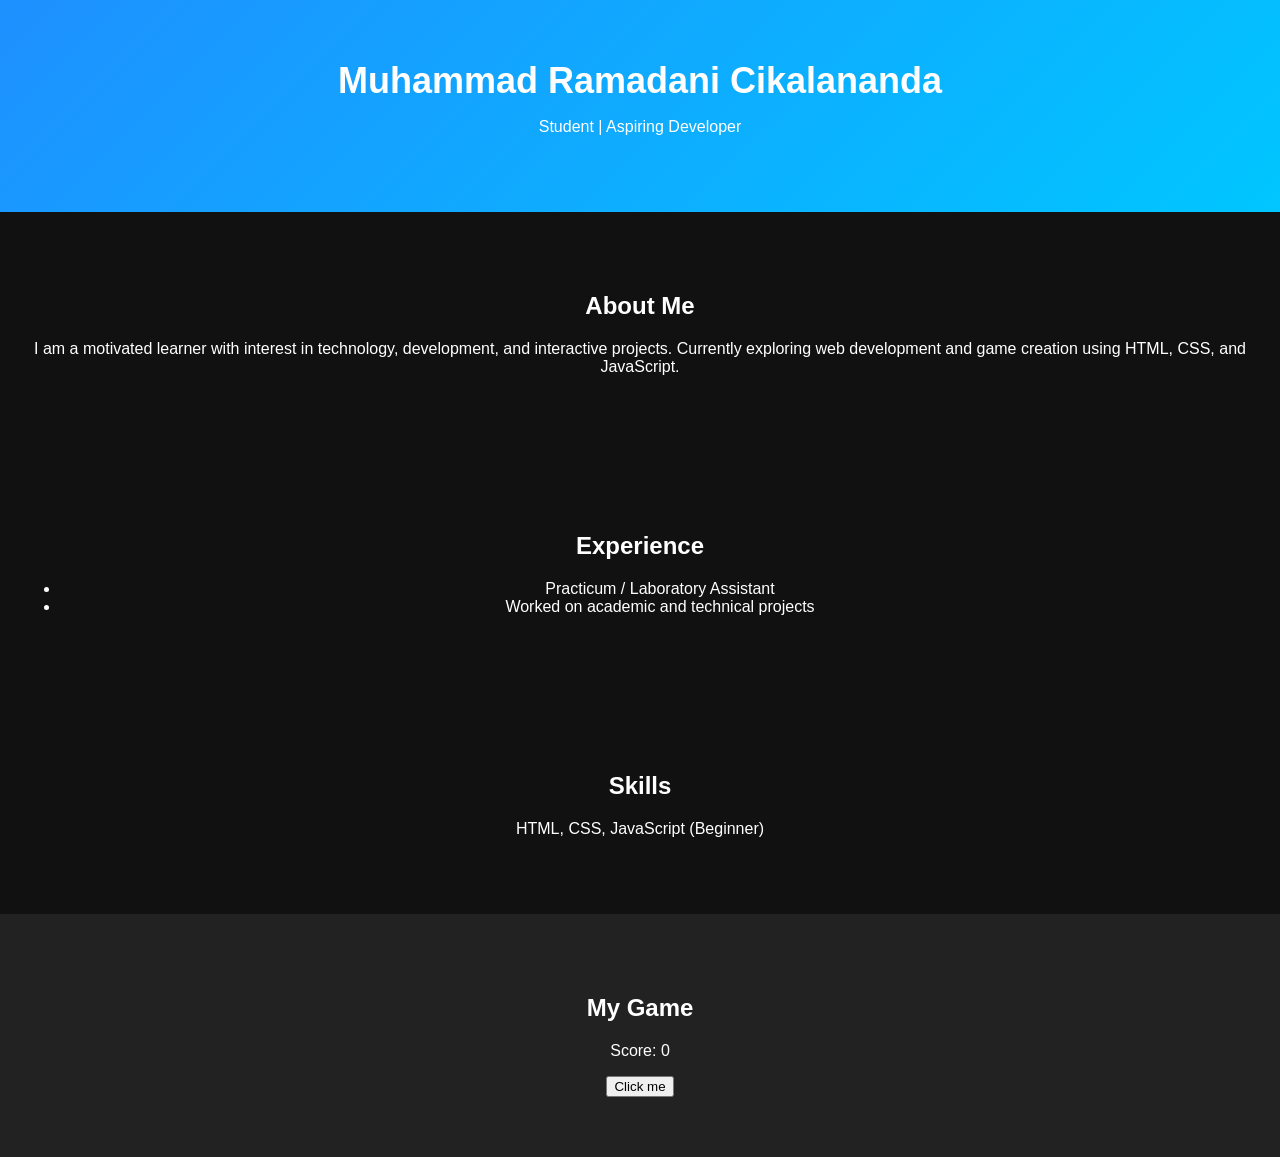
==== index.html @ 728fb1df "CV slips in" ====
<!DOCTYPE html>
<html>
<head>
  <title>Ramadani Portfolio</title>
  <link rel="stylesheet" href="style.css">
</head>
<body>

  <section class="hero">
    <h1>Muhammad Ramadani Cikalananda</h1>
    <p>Student | Aspiring Developer</p>
  </section>

  <section>
    <h2>About Me</h2>
    <p>
      I am a motivated learner with interest in technology, development, and interactive projects.
      Currently exploring web development and game creation using HTML, CSS, and JavaScript.
    </p>
  </section>

  <section>
    <h2>Experience</h2>
    <ul>
      <li>Practicum / Laboratory Assistant</li>
      <li>Worked on academic and technical projects</li>
    </ul>
  </section>

  <section>
    <h2>Skills</h2>
    <p>HTML, CSS, JavaScript (Beginner)</p>
  </section>

  <section id="game">
    <h2>My Game</h2>
    <p id="score">Score: 0</p>
    <button onclick="addScore()">Click me</button>
  </section>

  <script src="game.js"></script>
</body>
</html>
---- style.css ----
body {
  font-family: Arial;
  margin: 0;
  background: #111;
  color: #fff;
}

section {
  padding: 60px 20px;
  text-align: center;
}

.hero {
  background: linear-gradient(135deg, #1e90ff, #00c6ff);
}

h1 {
  margin: 0;
  font-size: 36px;
}

h2 {
  margin-bottom: 20px;
}

#game {
  background: #222;
}
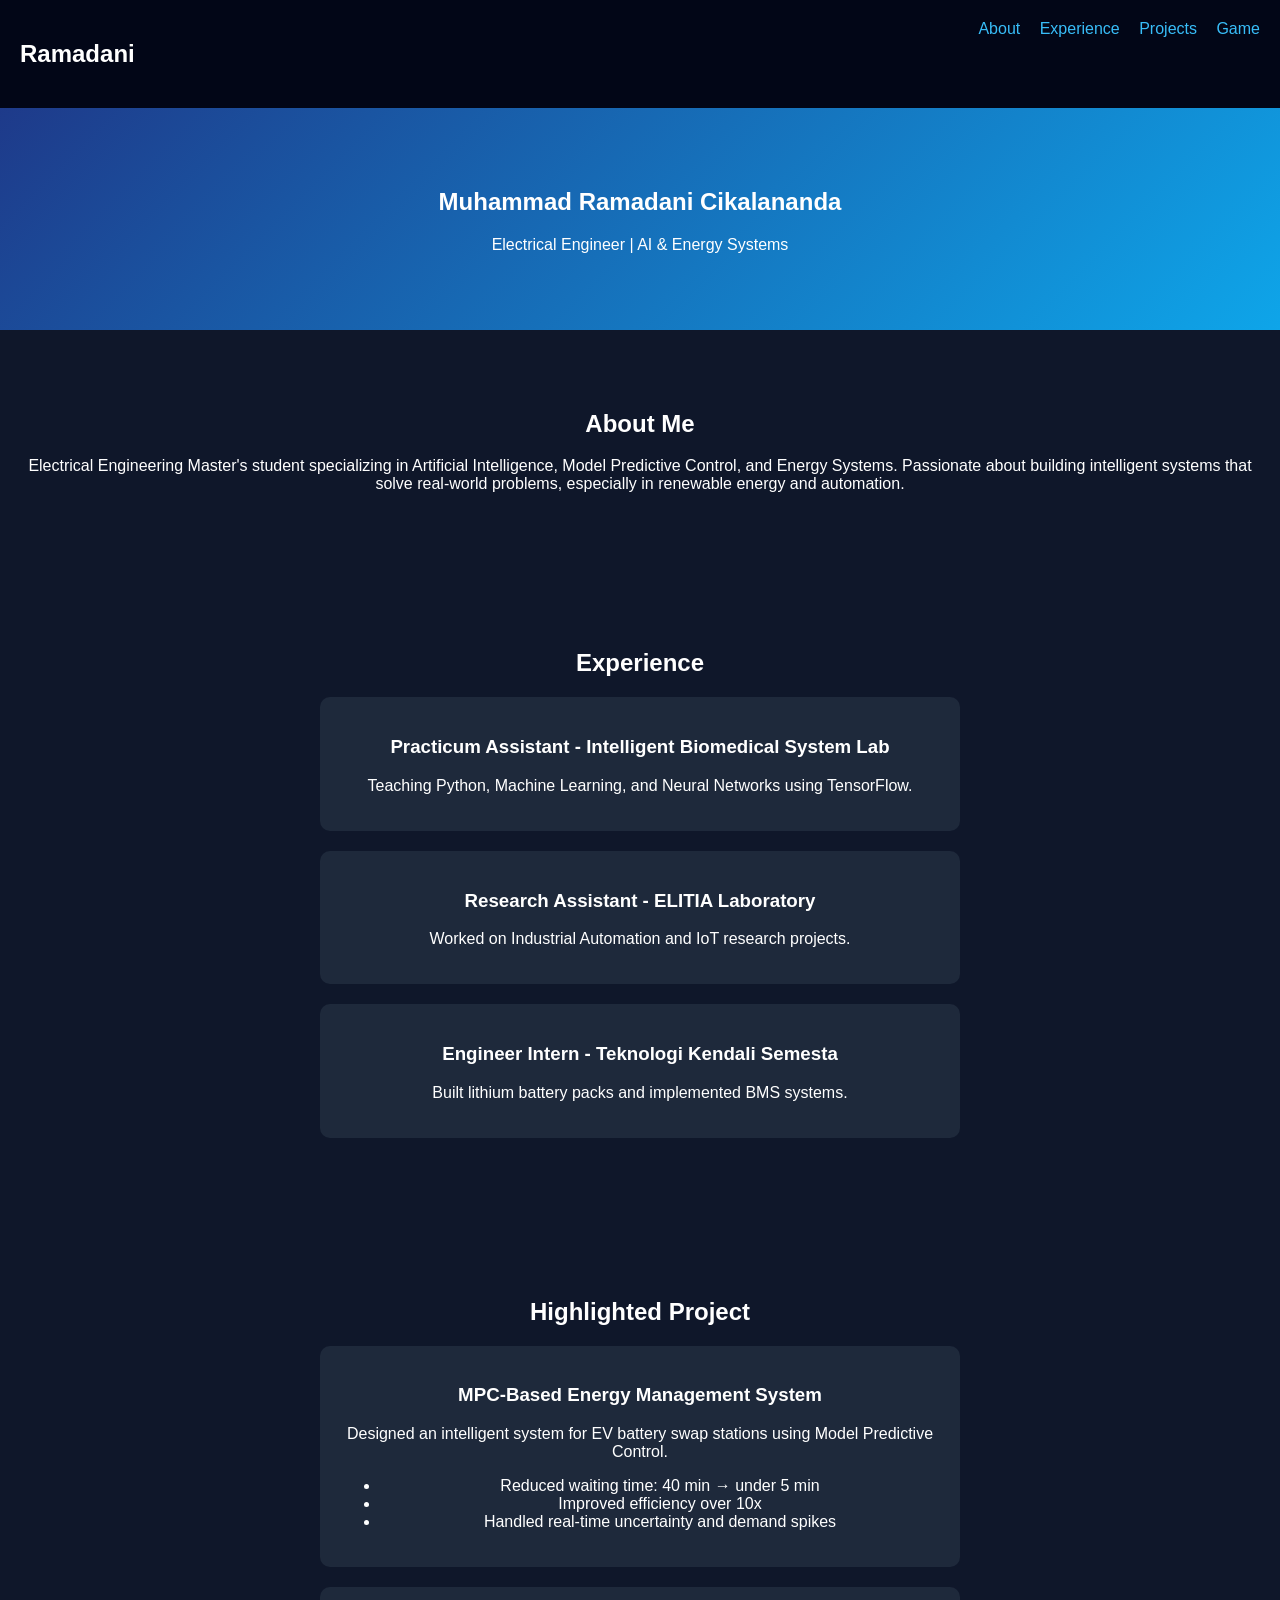
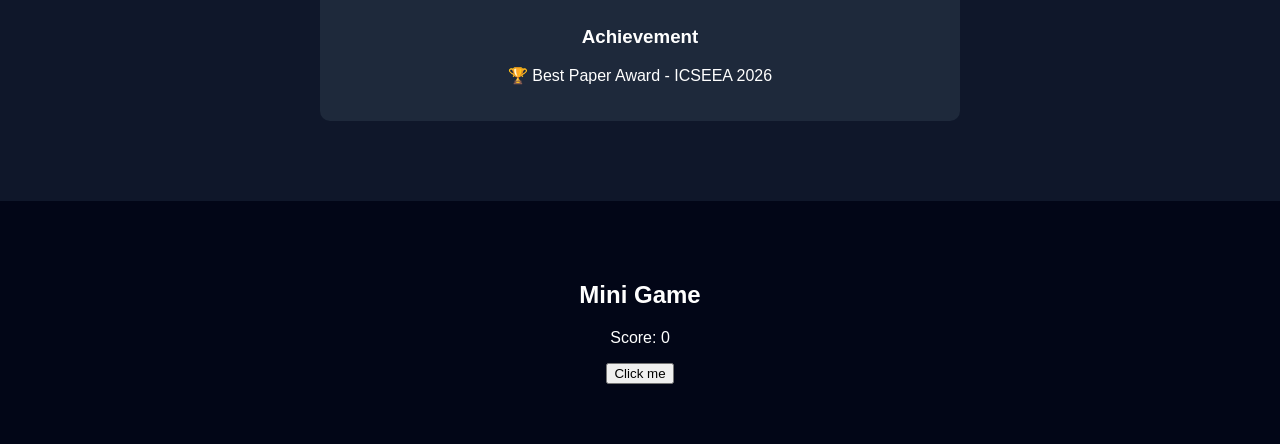
==== commit 69e455bb: "Better CV v 0.1" ====
--- a/index.html
+++ b/index.html
@@ -6,34 +6,74 @@
 </head>
 <body>
 
+  <nav>
+    <h2>Ramadani</h2>
+    <div>
+      <a href="#about">About</a>
+      <a href="#experience">Experience</a>
+      <a href="#projects">Projects</a>
+      <a href="#game">Game</a>
+    </div>
+  </nav>
+
   <section class="hero">
     <h1>Muhammad Ramadani Cikalananda</h1>
-    <p>Student | Aspiring Developer</p>
+    <p>Electrical Engineer | AI & Energy Systems</p>
   </section>
 
-  <section>
+  <section id="about">
     <h2>About Me</h2>
     <p>
-      I am a motivated learner with interest in technology, development, and interactive projects.
-      Currently exploring web development and game creation using HTML, CSS, and JavaScript.
+      Electrical Engineering Master's student specializing in Artificial Intelligence, 
+      Model Predictive Control, and Energy Systems. Passionate about building intelligent 
+      systems that solve real-world problems, especially in renewable energy and automation.
     </p>
   </section>
 
-  <section>
+  <section id="experience">
     <h2>Experience</h2>
-    <ul>
-      <li>Practicum / Laboratory Assistant</li>
-      <li>Worked on academic and technical projects</li>
-    </ul>
+
+    <div class="card">
+      <h3>Practicum Assistant - Intelligent Biomedical System Lab</h3>
+      <p>Teaching Python, Machine Learning, and Neural Networks using TensorFlow.</p>
+    </div>
+
+    <div class="card">
+      <h3>Research Assistant - ELITIA Laboratory</h3>
+      <p>Worked on Industrial Automation and IoT research projects.</p>
+    </div>
+
+    <div class="card">
+      <h3>Engineer Intern - Teknologi Kendali Semesta</h3>
+      <p>Built lithium battery packs and implemented BMS systems.</p>
+    </div>
+
   </section>
 
-  <section>
-    <h2>Skills</h2>
-    <p>HTML, CSS, JavaScript (Beginner)</p>
+  <section id="projects">
+    <h2>Highlighted Project</h2>
+
+    <div class="card">
+      <h3>MPC-Based Energy Management System</h3>
+      <p>
+        Designed an intelligent system for EV battery swap stations using Model Predictive Control.
+      </p>
+      <ul>
+        <li>Reduced waiting time: 40 min → under 5 min</li>
+        <li>Improved efficiency over 10x</li>
+        <li>Handled real-time uncertainty and demand spikes</li>
+      </ul>
+    </div>
+
+    <div class="card">
+      <h3>Achievement</h3>
+      <p>🏆 Best Paper Award - ICSEEA 2026</p>
+    </div>
+
   </section>
 
   <section id="game">
-    <h2>My Game</h2>
+    <h2>Mini Game</h2>
     <p id="score">Score: 0</p>
     <button onclick="addScore()">Click me</button>
   </section>
--- a/style.css
+++ b/style.css
@@ -1,8 +1,23 @@
 body {
+  margin: 0;
   font-family: Arial;
-  margin: 0;
-  background: #111;
-  color: #fff;
+  background: #0f172a;
+  color: white;
+}
+
+nav {
+  display: flex;
+  justify-content: space-between;
+  padding: 20px;
+  background: #020617;
+  position: sticky;
+  top: 0;
+}
+
+nav a {
+  margin-left: 15px;
+  text-decoration: none;
+  color: #38bdf8;
 }
 
 section {
@@ -11,18 +26,17 @@
 }
 
 .hero {
-  background: linear-gradient(135deg, #1e90ff, #00c6ff);
+  background: linear-gradient(135deg, #1e3a8a, #0ea5e9);
 }
 
-h1 {
-  margin: 0;
-  font-size: 36px;
-}
-
-h2 {
-  margin-bottom: 20px;
+.card {
+  background: #1e293b;
+  margin: 20px auto;
+  padding: 20px;
+  max-width: 600px;
+  border-radius: 10px;
 }
 
 #game {
-  background: #222;
+  background: #020617;
 }
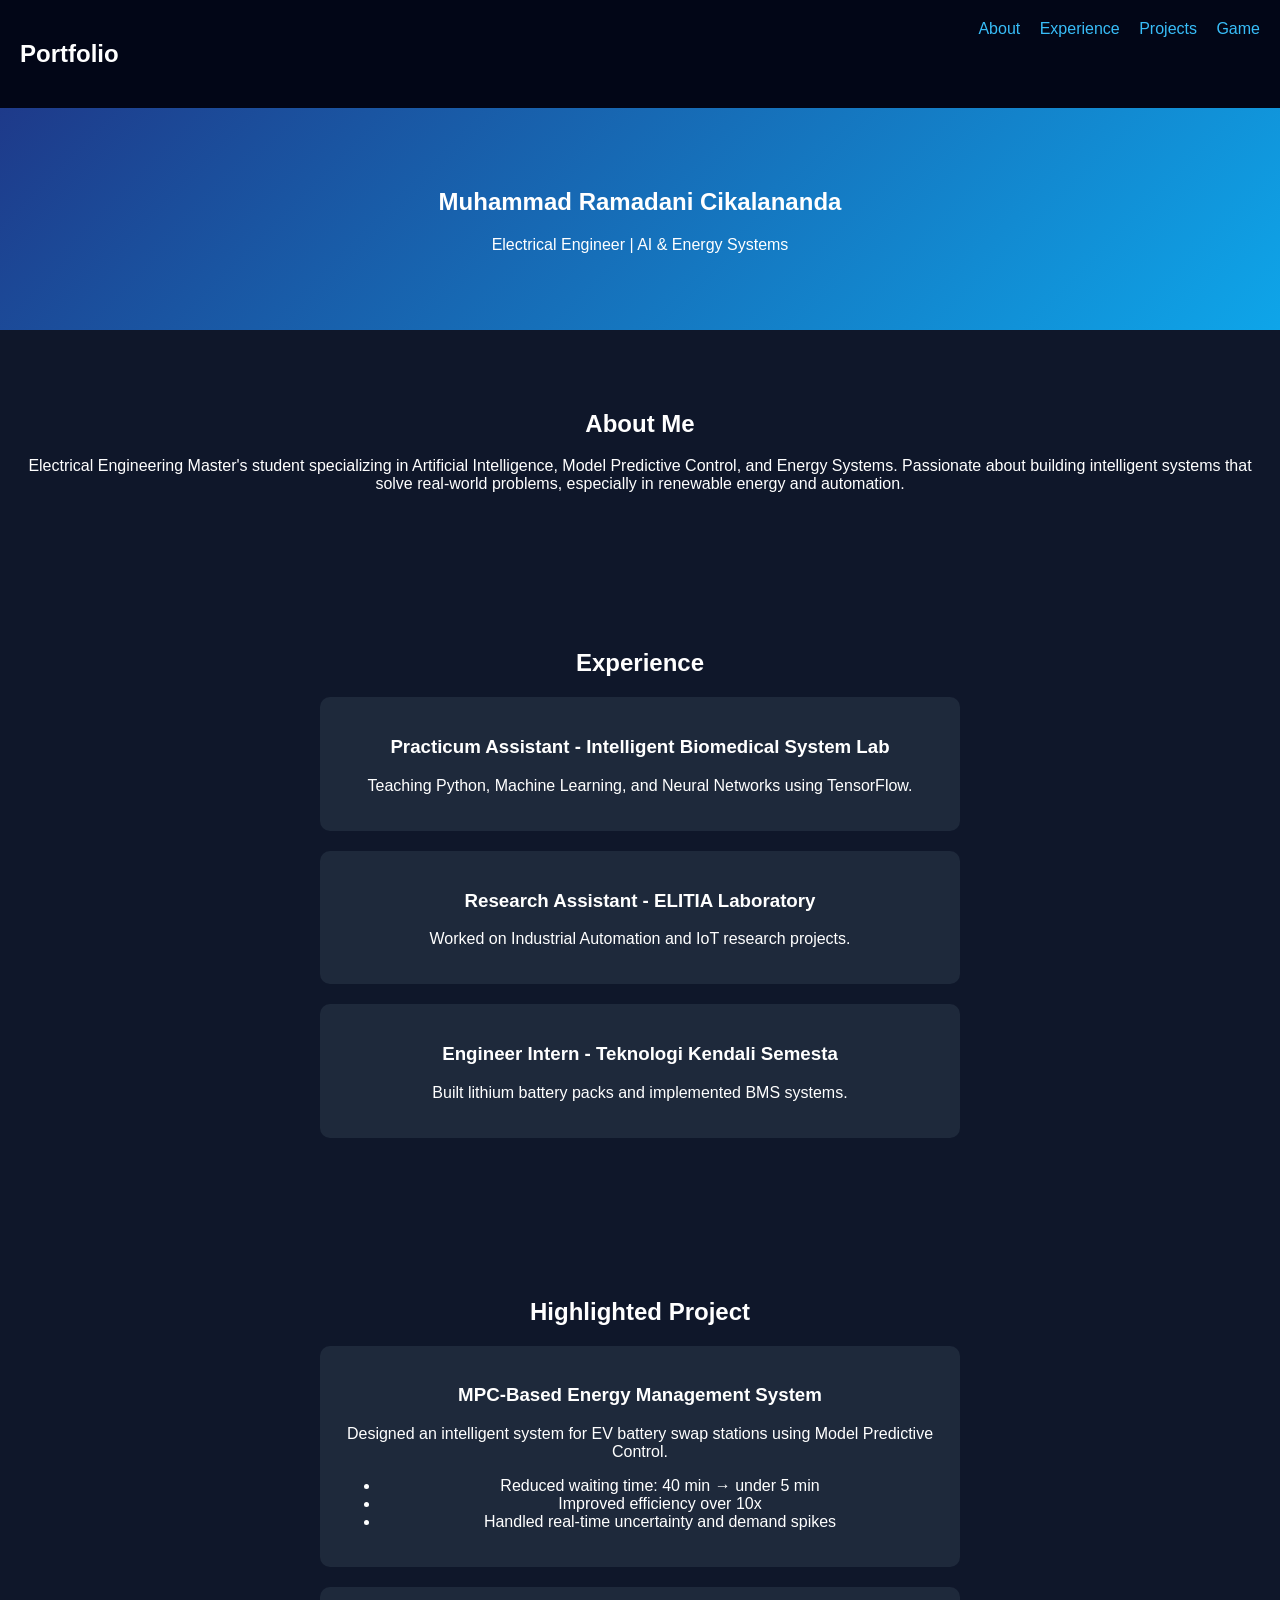
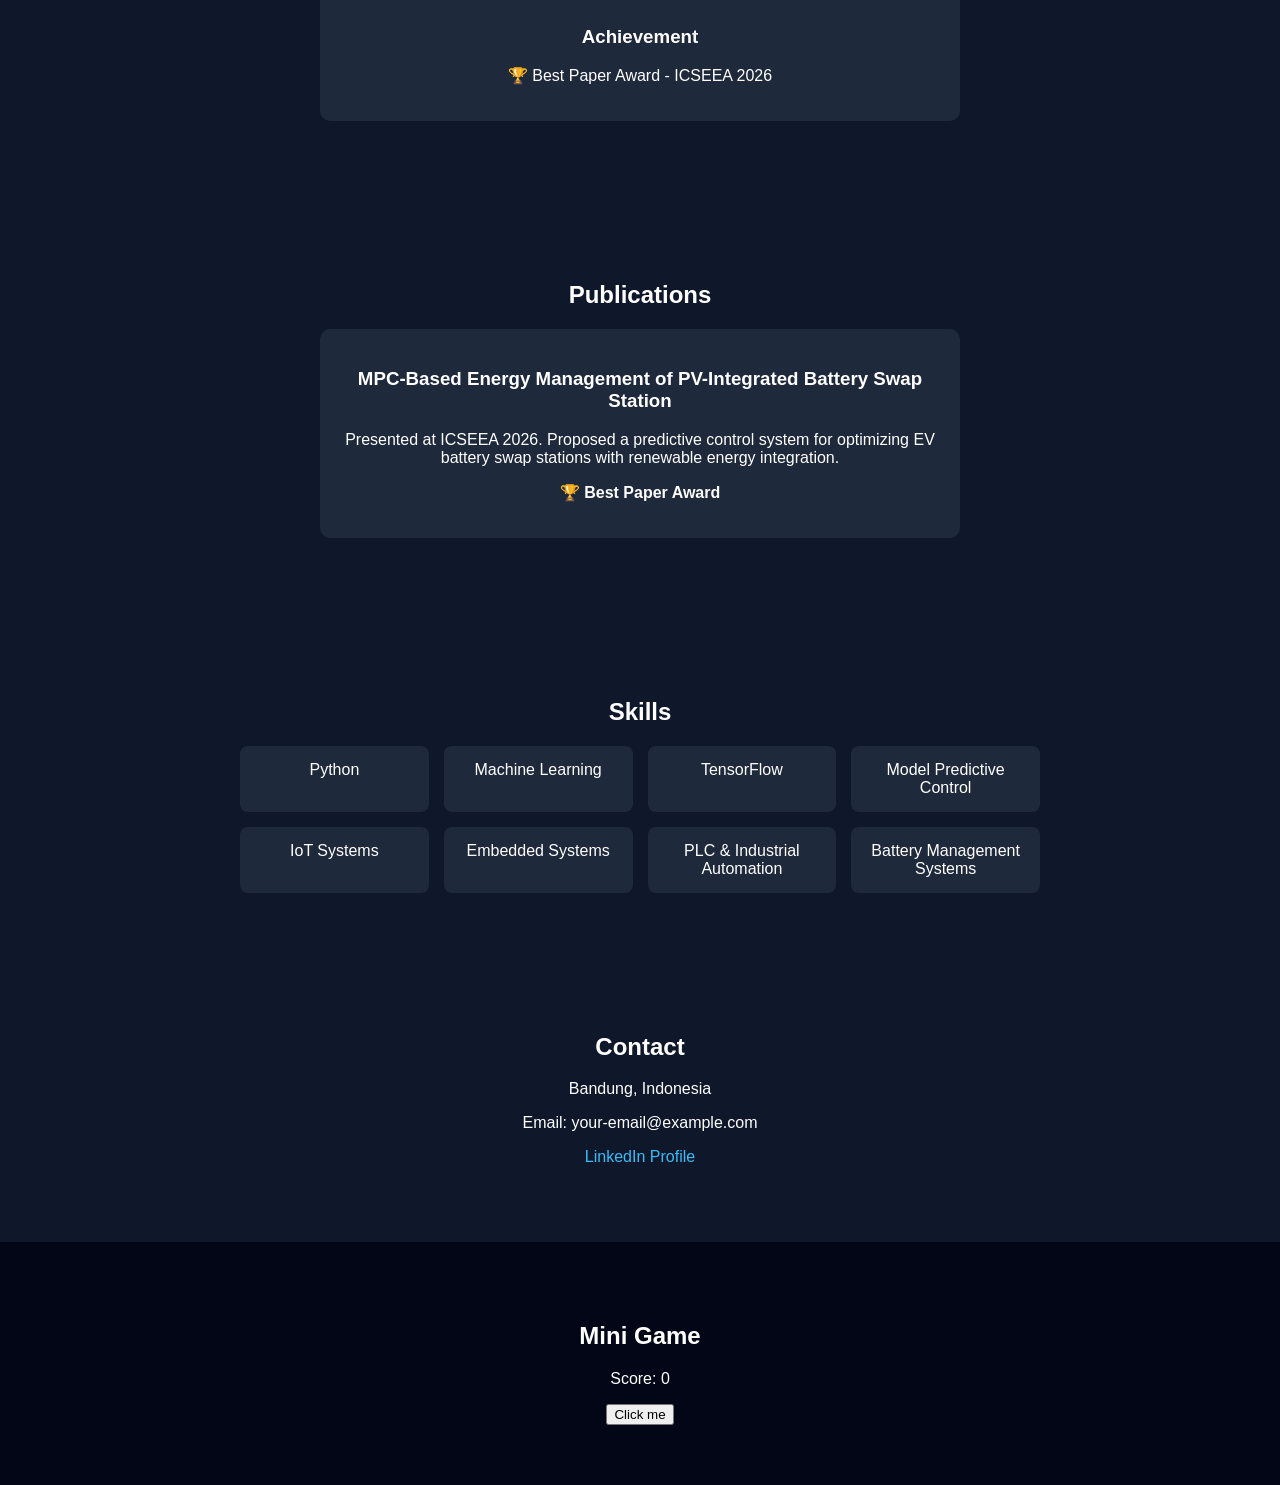
==== commit 6a627e64: "Better CV v 0.2" ====
--- a/index.html
+++ b/index.html
@@ -1,83 +1,129 @@
-<!DOCTYPE html>
+<!doctype html>
 <html>
-<head>
-  <title>Ramadani Portfolio</title>
-  <link rel="stylesheet" href="style.css">
-</head>
-<body>
+  <head>
+    <title>Ramadani Portfolio</title>
+    <link rel="stylesheet" href="style.css" />
+  </head>
+  <body>
+    <nav>
+      <h2>Portfolio</h2>
+      <div>
+        <a href="#about">About</a>
+        <a href="#experience">Experience</a>
+        <a href="#projects">Projects</a>
+        <a href="#game">Game</a>
+      </div>
+    </nav>
 
-  <nav>
-    <h2>Ramadani</h2>
-    <div>
-      <a href="#about">About</a>
-      <a href="#experience">Experience</a>
-      <a href="#projects">Projects</a>
-      <a href="#game">Game</a>
-    </div>
-  </nav>
+    <section class="hero">
+      <h1>Muhammad Ramadani Cikalananda</h1>
+      <p>Electrical Engineer | AI & Energy Systems</p>
+    </section>
 
-  <section class="hero">
-    <h1>Muhammad Ramadani Cikalananda</h1>
-    <p>Electrical Engineer | AI & Energy Systems</p>
-  </section>
+    <section id="about">
+      <h2>About Me</h2>
+      <p>
+        Electrical Engineering Master's student specializing in Artificial
+        Intelligence, Model Predictive Control, and Energy Systems. Passionate
+        about building intelligent systems that solve real-world problems,
+        especially in renewable energy and automation.
+      </p>
+    </section>
 
-  <section id="about">
-    <h2>About Me</h2>
-    <p>
-      Electrical Engineering Master's student specializing in Artificial Intelligence, 
-      Model Predictive Control, and Energy Systems. Passionate about building intelligent 
-      systems that solve real-world problems, especially in renewable energy and automation.
-    </p>
-  </section>
+    <section id="experience">
+      <h2>Experience</h2>
 
-  <section id="experience">
-    <h2>Experience</h2>
+      <div class="card">
+        <h3>Practicum Assistant - Intelligent Biomedical System Lab</h3>
+        <p>
+          Teaching Python, Machine Learning, and Neural Networks using
+          TensorFlow.
+        </p>
+      </div>
 
-    <div class="card">
-      <h3>Practicum Assistant - Intelligent Biomedical System Lab</h3>
-      <p>Teaching Python, Machine Learning, and Neural Networks using TensorFlow.</p>
-    </div>
+      <div class="card">
+        <h3>Research Assistant - ELITIA Laboratory</h3>
+        <p>Worked on Industrial Automation and IoT research projects.</p>
+      </div>
 
-    <div class="card">
-      <h3>Research Assistant - ELITIA Laboratory</h3>
-      <p>Worked on Industrial Automation and IoT research projects.</p>
-    </div>
+      <div class="card">
+        <h3>Engineer Intern - Teknologi Kendali Semesta</h3>
+        <p>Built lithium battery packs and implemented BMS systems.</p>
+      </div>
+    </section>
 
-    <div class="card">
-      <h3>Engineer Intern - Teknologi Kendali Semesta</h3>
-      <p>Built lithium battery packs and implemented BMS systems.</p>
-    </div>
+    <section id="projects">
+      <h2>Highlighted Project</h2>
 
-  </section>
+      <div class="card">
+        <h3>MPC-Based Energy Management System</h3>
+        <p>
+          Designed an intelligent system for EV battery swap stations using
+          Model Predictive Control.
+        </p>
+        <ul>
+          <li>Reduced waiting time: 40 min → under 5 min</li>
+          <li>Improved efficiency over 10x</li>
+          <li>Handled real-time uncertainty and demand spikes</li>
+        </ul>
+      </div>
 
-  <section id="projects">
-    <h2>Highlighted Project</h2>
+      <div class="card">
+        <h3>Achievement</h3>
+        <p>🏆 Best Paper Award - ICSEEA 2026</p>
+      </div>
+    </section>
 
-    <div class="card">
-      <h3>MPC-Based Energy Management System</h3>
+    <section id="publications">
+      <h2>Publications</h2>
+
+      <div class="card">
+        <h3>
+          MPC-Based Energy Management of PV-Integrated Battery Swap Station
+        </h3>
+        <p>
+          Presented at ICSEEA 2026. Proposed a predictive control system for
+          optimizing EV battery swap stations with renewable energy integration.
+        </p>
+        <p><strong>🏆 Best Paper Award</strong></p>
+      </div>
+    </section>
+
+    <section id="skills">
+      <h2>Skills</h2>
+
+      <div class="skills-grid">
+        <div>Python</div>
+        <div>Machine Learning</div>
+        <div>TensorFlow</div>
+        <div>Model Predictive Control</div>
+        <div>IoT Systems</div>
+        <div>Embedded Systems</div>
+        <div>PLC & Industrial Automation</div>
+        <div>Battery Management Systems</div>
+      </div>
+    </section>
+
+    <section id="contact">
+      <h2>Contact</h2>
+      <p>Bandung, Indonesia</p>
+      <p>Email: your-email@example.com</p>
       <p>
-        Designed an intelligent system for EV battery swap stations using Model Predictive Control.
+        <a
+          href="https://www.linkedin.com/in/muhammad-ramadani-cikalananda"
+          target="_blank"
+        >
+          LinkedIn Profile
+        </a>
       </p>
-      <ul>
-        <li>Reduced waiting time: 40 min → under 5 min</li>
-        <li>Improved efficiency over 10x</li>
-        <li>Handled real-time uncertainty and demand spikes</li>
-      </ul>
-    </div>
+    </section>
 
-    <div class="card">
-      <h3>Achievement</h3>
-      <p>🏆 Best Paper Award - ICSEEA 2026</p>
-    </div>
+    <section id="game">
+      <h2>Mini Game</h2>
+      <p id="score">Score: 0</p>
+      <button onclick="addScore()">Click me</button>
+    </section>
 
-  </section>
-
-  <section id="game">
-    <h2>Mini Game</h2>
-    <p id="score">Score: 0</p>
-    <button onclick="addScore()">Click me</button>
-  </section>
-
-  <script src="game.js"></script>
-</body>
-</html>+    <script src="game.js"></script>
+  </body>
+</html>
--- a/style.css
+++ b/style.css
@@ -37,6 +37,25 @@
   border-radius: 10px;
 }
 
+.skills-grid {
+  display: grid;
+  grid-template-columns: repeat(auto-fit, minmax(150px, 1fr));
+  gap: 15px;
+  max-width: 800px;
+  margin: auto;
+}
+
+.skills-grid div {
+  background: #1e293b;
+  padding: 15px;
+  border-radius: 8px;
+}
+
+#contact a {
+  color: #38bdf8;
+  text-decoration: none;
+}
+
 #game {
   background: #020617;
 }
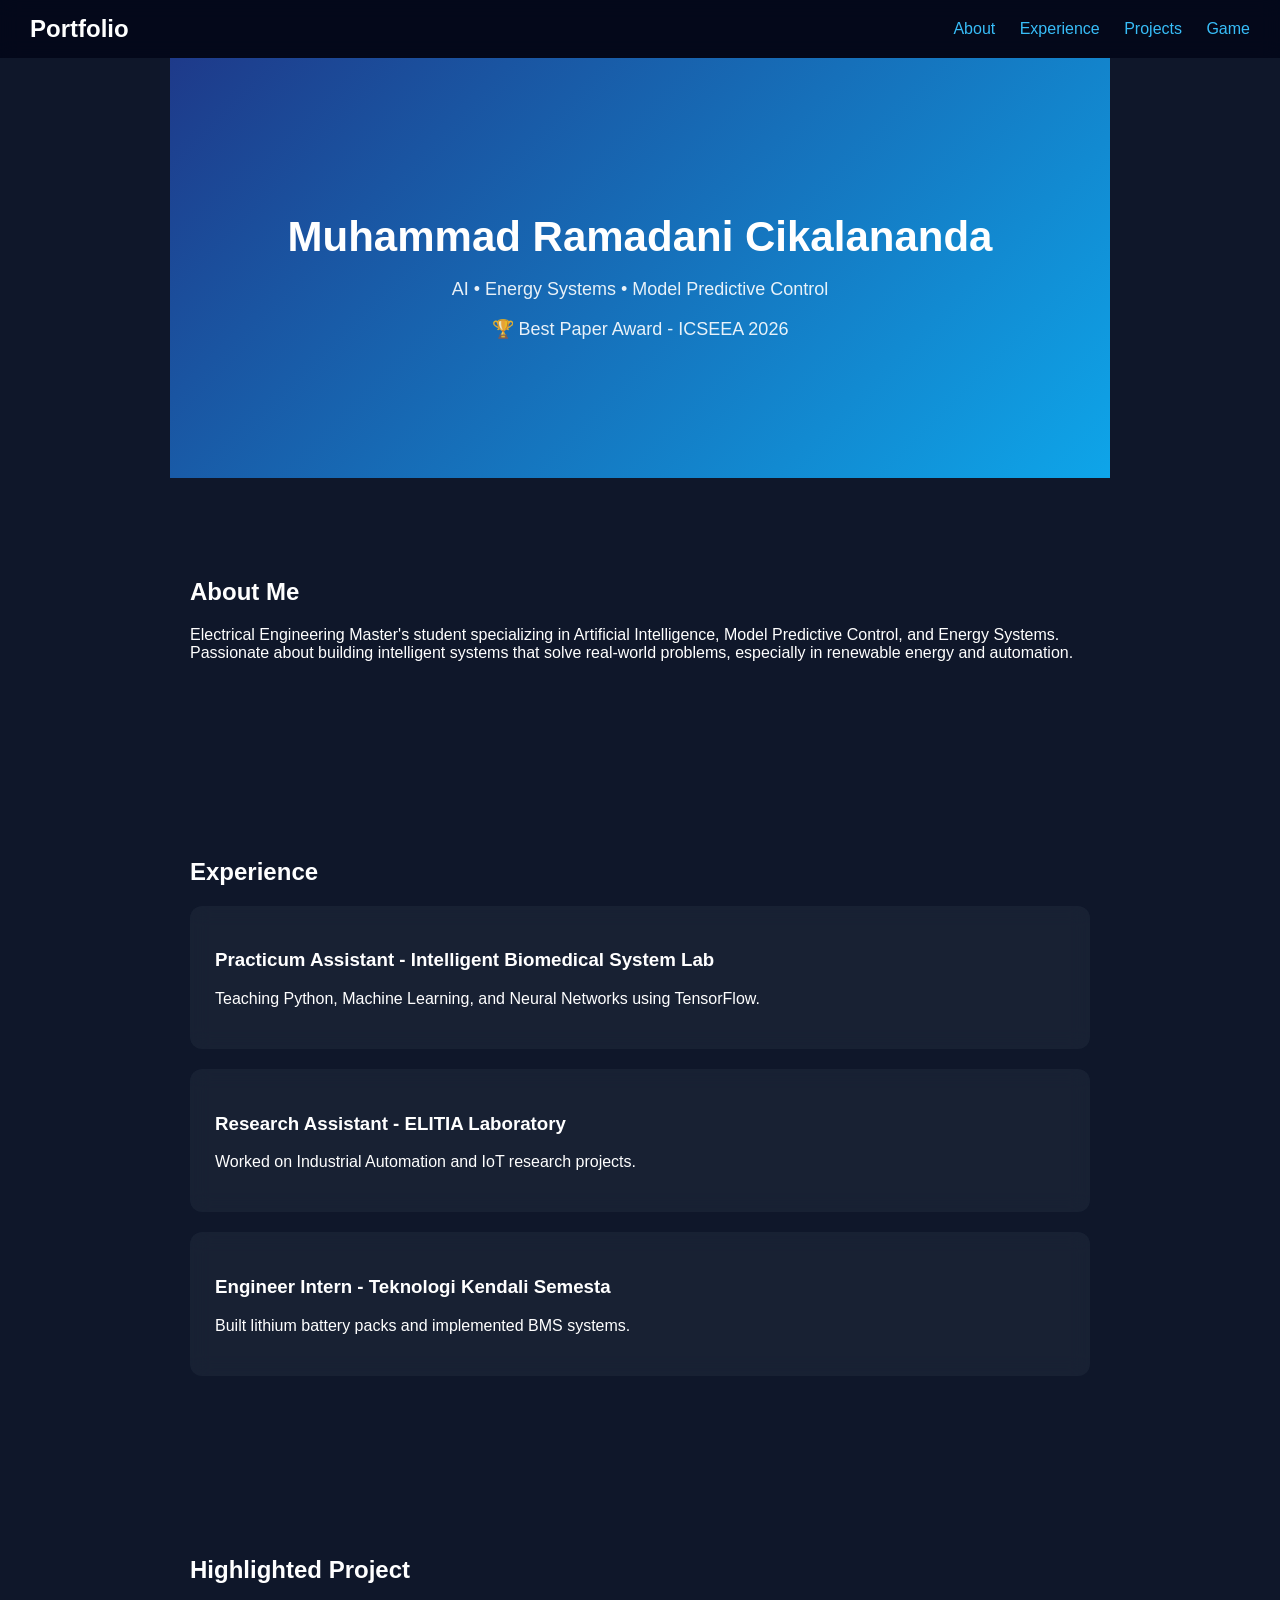
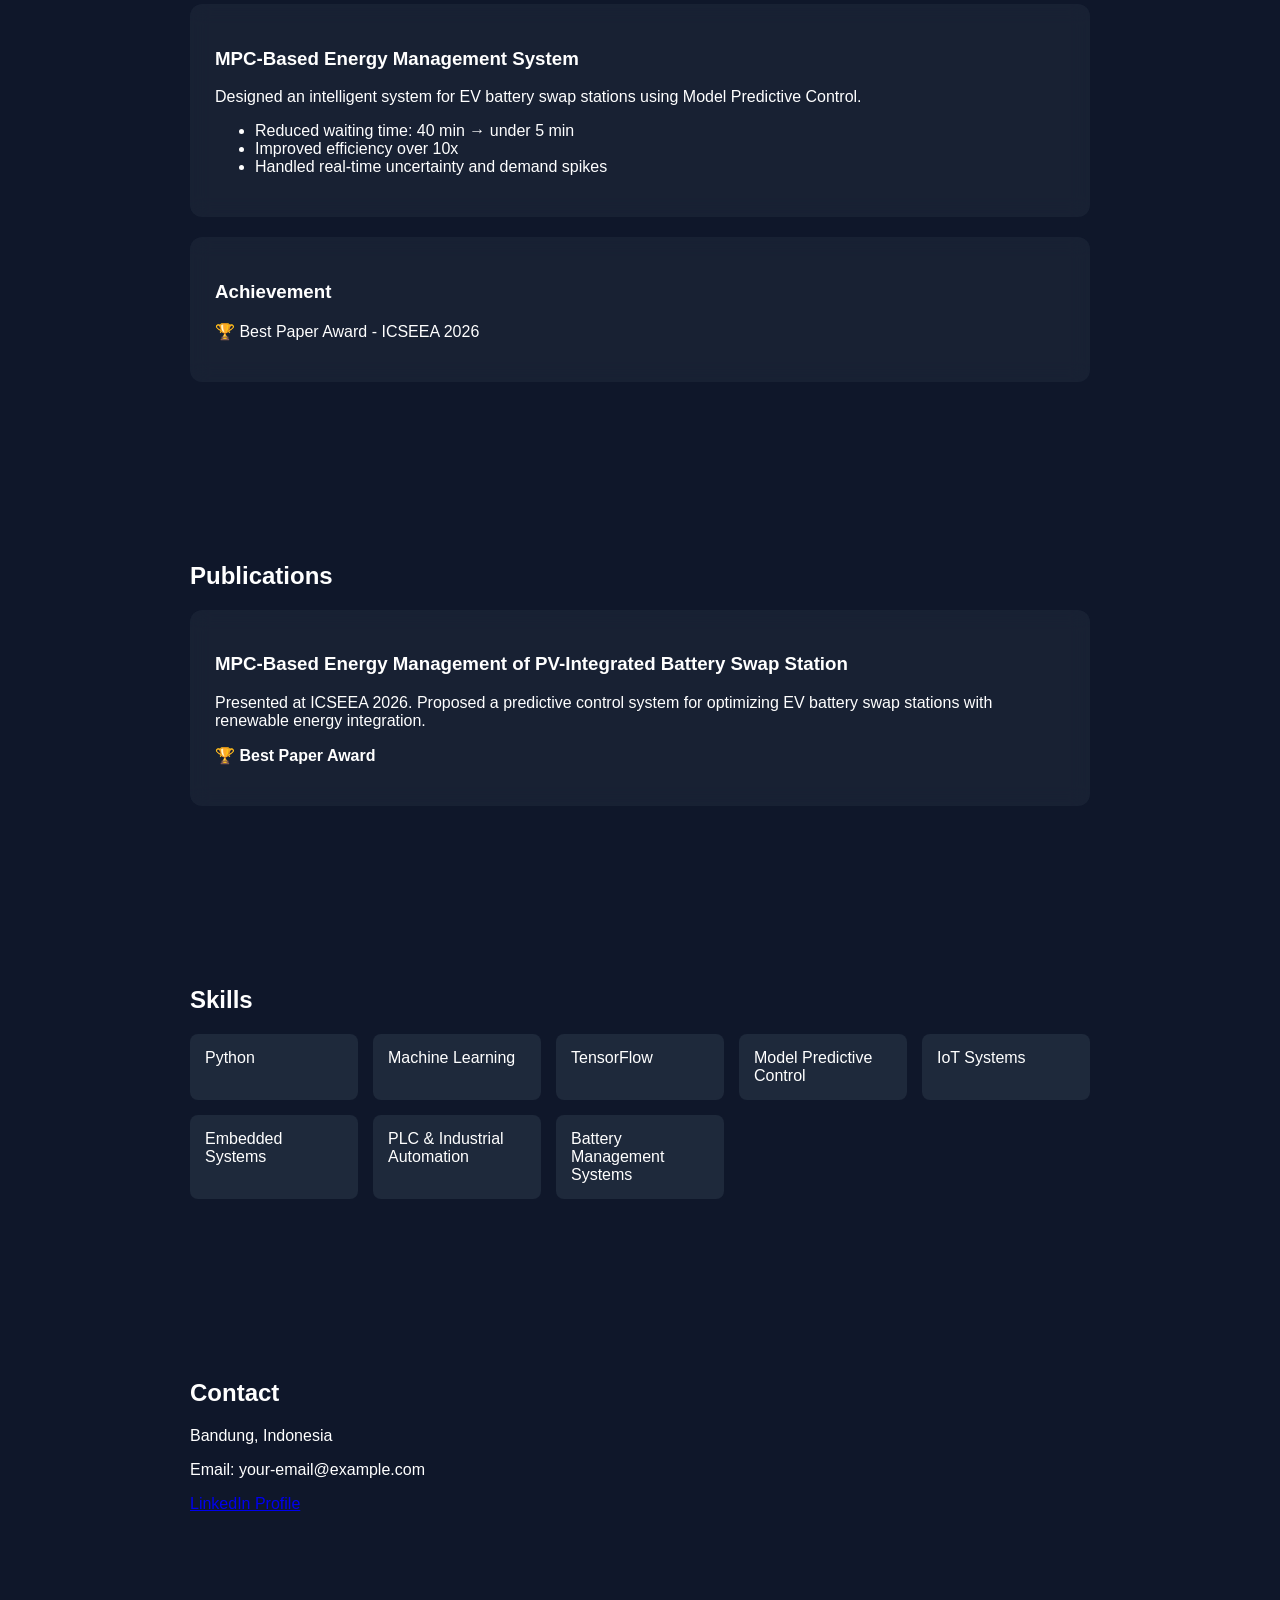
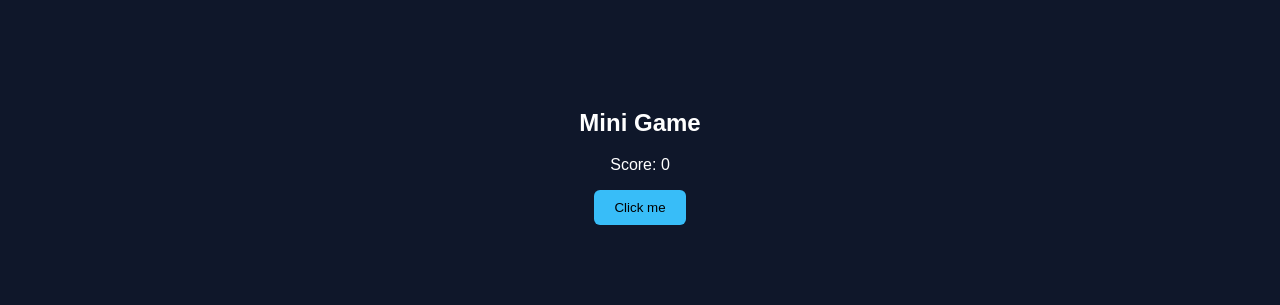
==== commit 2b741aae: "Better CV v 0.3" ====
--- a/index.html
+++ b/index.html
@@ -17,7 +17,8 @@
 
     <section class="hero">
       <h1>Muhammad Ramadani Cikalananda</h1>
-      <p>Electrical Engineer | AI & Energy Systems</p>
+      <p>AI • Energy Systems • Model Predictive Control</p>
+      <p>🏆 Best Paper Award - ICSEEA 2026</p>
     </section>
 
     <section id="about">
--- a/style.css
+++ b/style.css
@@ -1,61 +1,111 @@
 body {
   margin: 0;
-  font-family: Arial;
+  font-family: 'Segoe UI', Arial;
   background: #0f172a;
   color: white;
+  scroll-behavior: smooth;
 }
 
+/* NAVBAR */
 nav {
   display: flex;
   justify-content: space-between;
-  padding: 20px;
-  background: #020617;
+  align-items: center;
+  padding: 15px 30px;
+  background: rgba(2, 6, 23, 0.8);
+  backdrop-filter: blur(10px);
   position: sticky;
   top: 0;
 }
 
+nav h2 {
+  margin: 0;
+}
+
 nav a {
-  margin-left: 15px;
+  margin-left: 20px;
   text-decoration: none;
   color: #38bdf8;
+  transition: 0.3s;
 }
 
-section {
-  padding: 60px 20px;
-  text-align: center;
+nav a:hover {
+  color: white;
 }
 
+/* SECTIONS */
+section {
+  padding: 80px 20px;
+  max-width: 900px;
+  margin: auto;
+}
+
+/* HERO */
 .hero {
+  text-align: center;
+  padding: 120px 20px;
   background: linear-gradient(135deg, #1e3a8a, #0ea5e9);
 }
 
-.card {
-  background: #1e293b;
-  margin: 20px auto;
-  padding: 20px;
-  max-width: 600px;
-  border-radius: 10px;
+.hero h1 {
+  font-size: 42px;
+  margin-bottom: 10px;
 }
 
+.hero p {
+  font-size: 18px;
+  opacity: 0.9;
+}
+
+/* CARDS */
+.card {
+  background: rgba(30, 41, 59, 0.6);
+  margin-top: 20px;
+  padding: 25px;
+  border-radius: 12px;
+  backdrop-filter: blur(10px);
+  transition: 0.3s;
+}
+
+.card:hover {
+  transform: translateY(-5px);
+}
+
+/* SKILLS GRID */
 .skills-grid {
   display: grid;
-  grid-template-columns: repeat(auto-fit, minmax(150px, 1fr));
+  grid-template-columns: repeat(auto-fit, minmax(160px, 1fr));
   gap: 15px;
-  max-width: 800px;
-  margin: auto;
 }
 
 .skills-grid div {
   background: #1e293b;
   padding: 15px;
   border-radius: 8px;
+  transition: 0.3s;
 }
 
-#contact a {
-  color: #38bdf8;
-  text-decoration: none;
+.skills-grid div:hover {
+  background: #38bdf8;
+  color: black;
 }
 
+/* GAME */
 #game {
-  background: #020617;
+  text-align: center;
+}
+
+/* BUTTON */
+button {
+  padding: 10px 20px;
+  border: none;
+  background: #38bdf8;
+  color: black;
+  border-radius: 6px;
+  cursor: pointer;
+  transition: 0.2s;
+}
+
+button:hover {
+  transform: scale(1.05);
 }
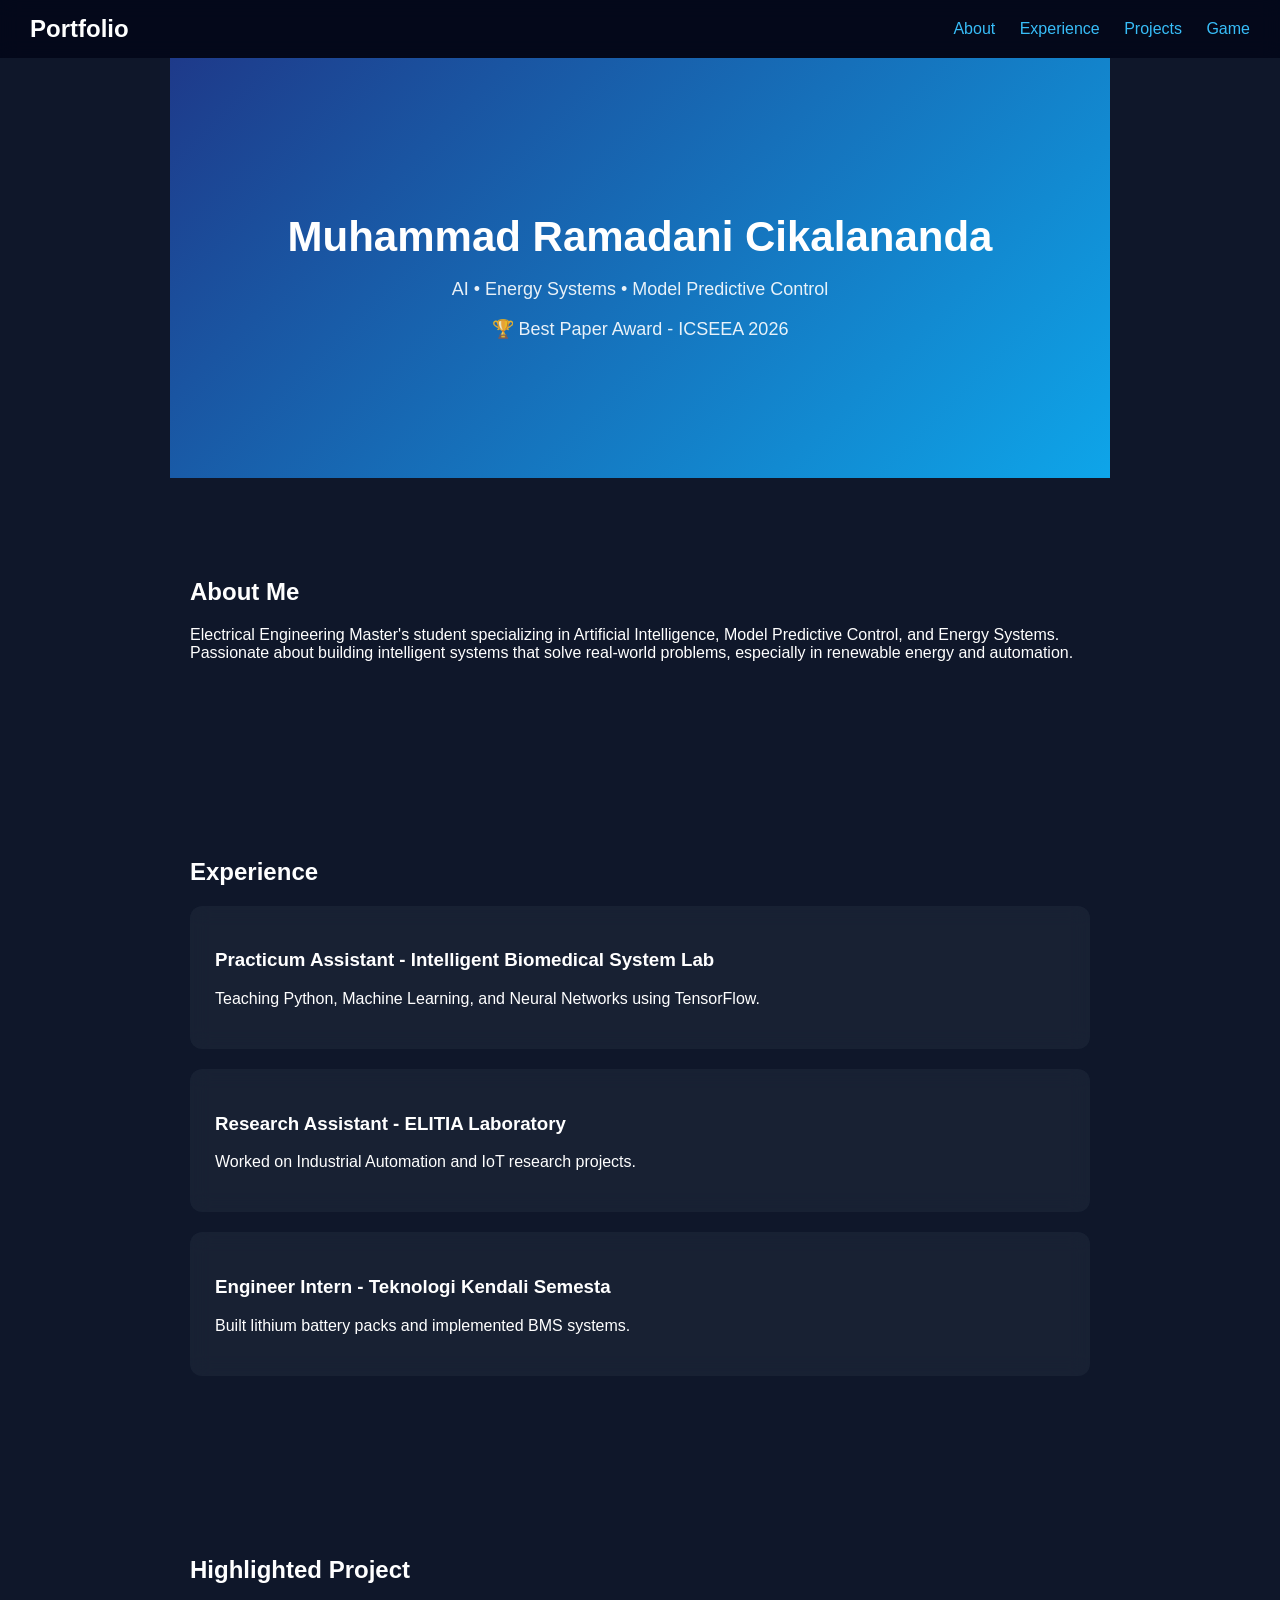
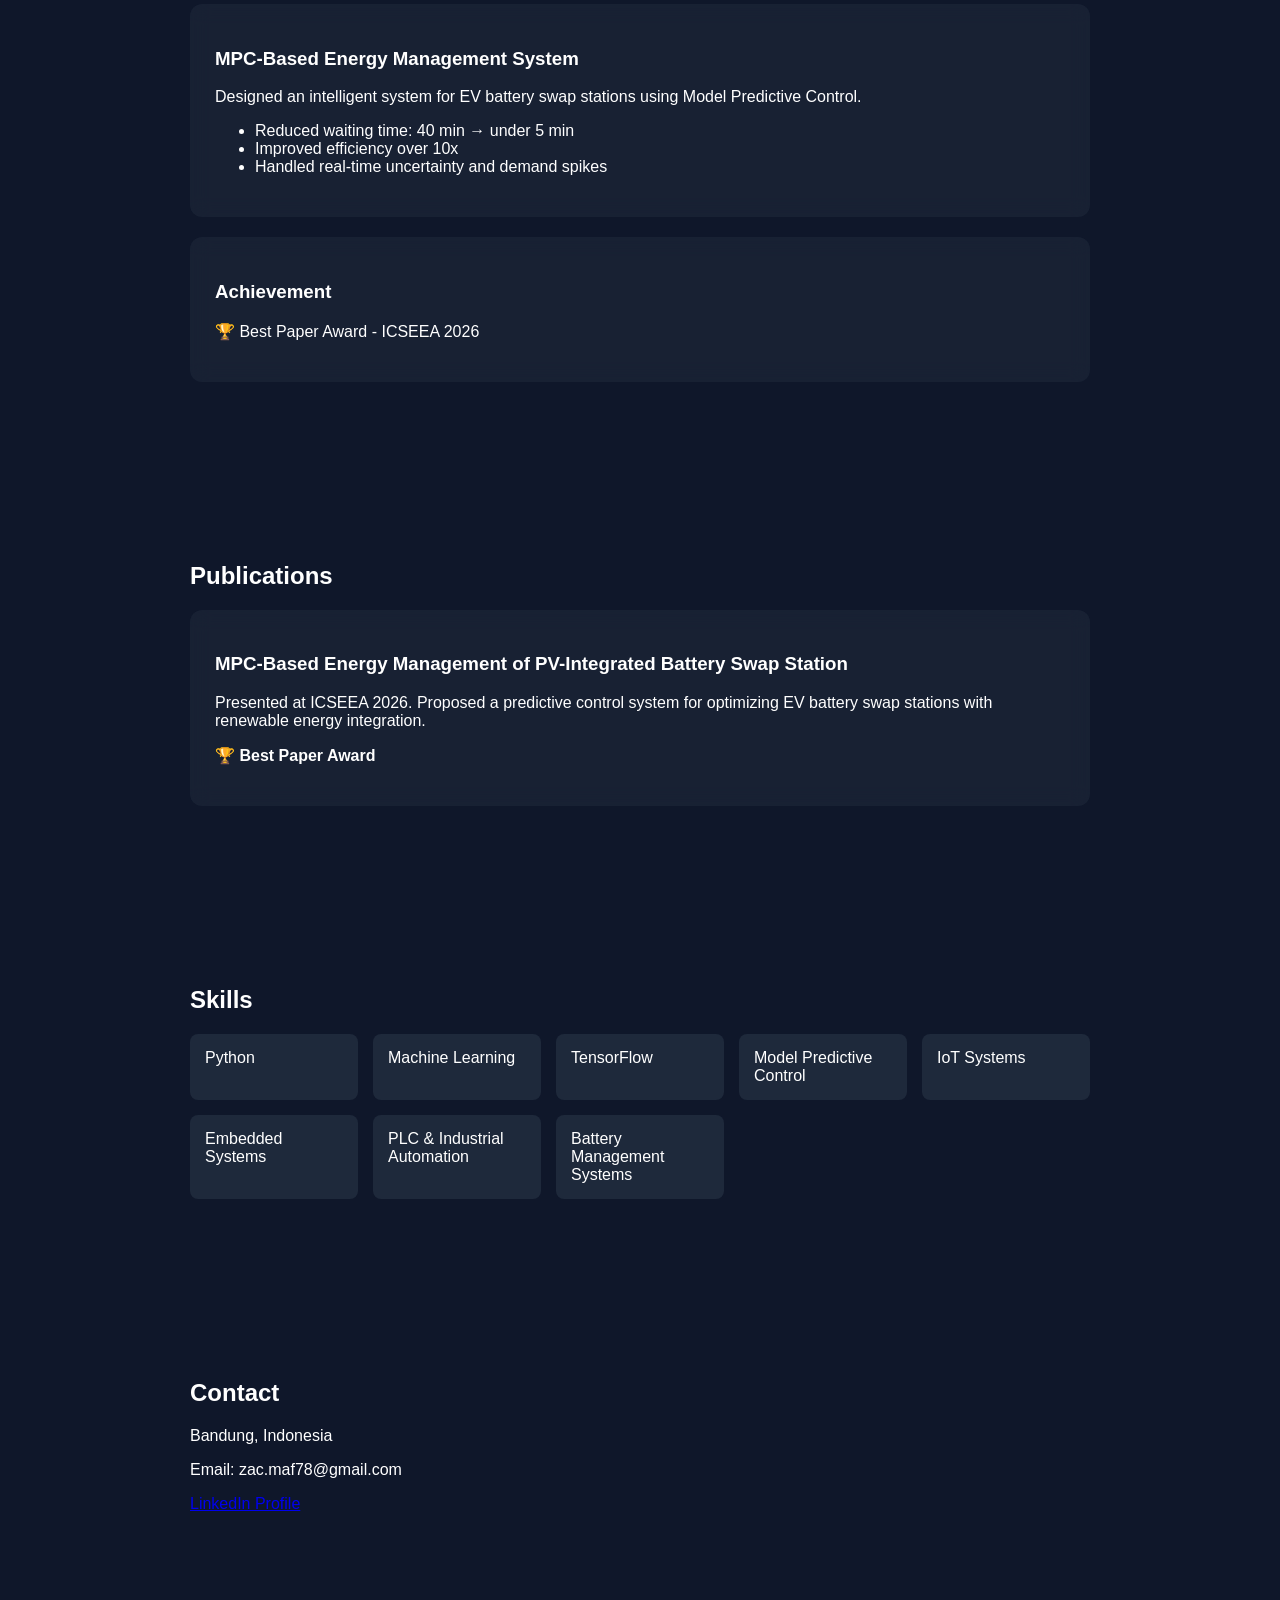
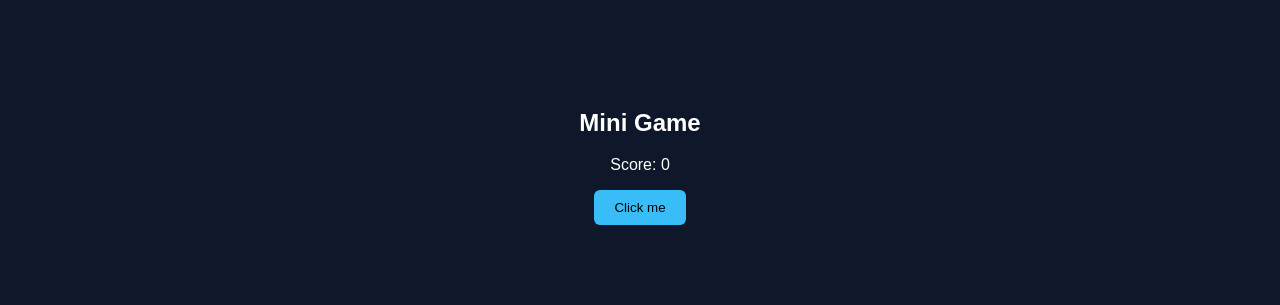
==== commit d2e5254b: "Better CV v 0.4" ====
--- a/index.html
+++ b/index.html
@@ -21,7 +21,7 @@
       <p>🏆 Best Paper Award - ICSEEA 2026</p>
     </section>
 
-    <section id="about">
+    <section class="hidden" id="about">
       <h2>About Me</h2>
       <p>
         Electrical Engineering Master's student specializing in Artificial
@@ -31,7 +31,7 @@
       </p>
     </section>
 
-    <section id="experience">
+    <section class="hidden" id="experience">
       <h2>Experience</h2>
 
       <div class="card">
@@ -53,7 +53,7 @@
       </div>
     </section>
 
-    <section id="projects">
+    <section class="hidden" id="projects">
       <h2>Highlighted Project</h2>
 
       <div class="card">
@@ -75,7 +75,7 @@
       </div>
     </section>
 
-    <section id="publications">
+    <section class="hidden" id="publications">
       <h2>Publications</h2>
 
       <div class="card">
@@ -90,7 +90,7 @@
       </div>
     </section>
 
-    <section id="skills">
+    <section class="hidden" id="skills">
       <h2>Skills</h2>
 
       <div class="skills-grid">
@@ -105,10 +105,10 @@
       </div>
     </section>
 
-    <section id="contact">
+    <section class="hidden" id="contact">
       <h2>Contact</h2>
       <p>Bandung, Indonesia</p>
-      <p>Email: your-email@example.com</p>
+      <p>Email: zac.maf78@gmail.com</p>
       <p>
         <a
           href="https://www.linkedin.com/in/muhammad-ramadani-cikalananda"
@@ -119,7 +119,7 @@
       </p>
     </section>
 
-    <section id="game">
+    <section class="hidden" id="game">
       <h2>Mini Game</h2>
       <p id="score">Score: 0</p>
       <button onclick="addScore()">Click me</button>
--- a/style.css
+++ b/style.css
@@ -108,4 +108,15 @@
 
 button:hover {
   transform: scale(1.05);
+}
+
+.hidden {
+  opacity: 0;
+  transform: translateY(40px);
+  transition: all 0.8s ease;
+}
+
+.show {
+  opacity: 1;
+  transform: translateY(0);
 }
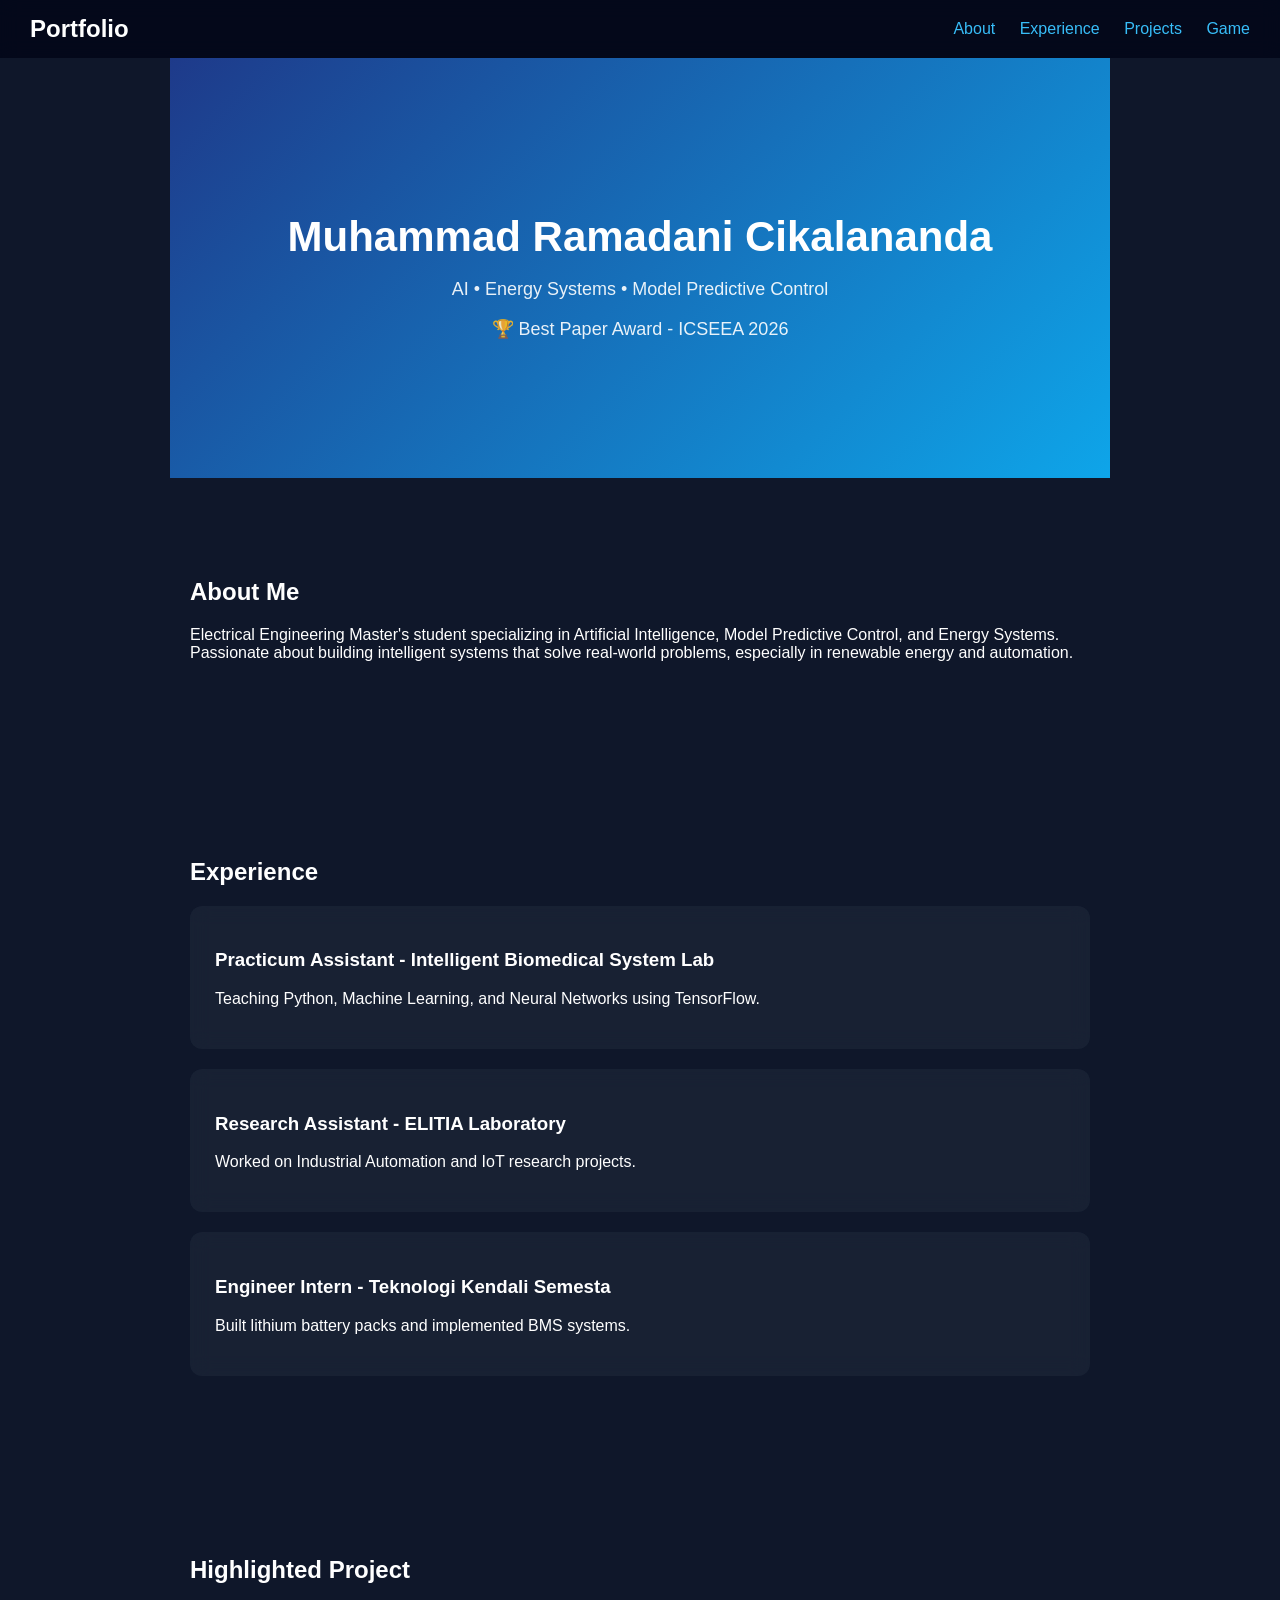
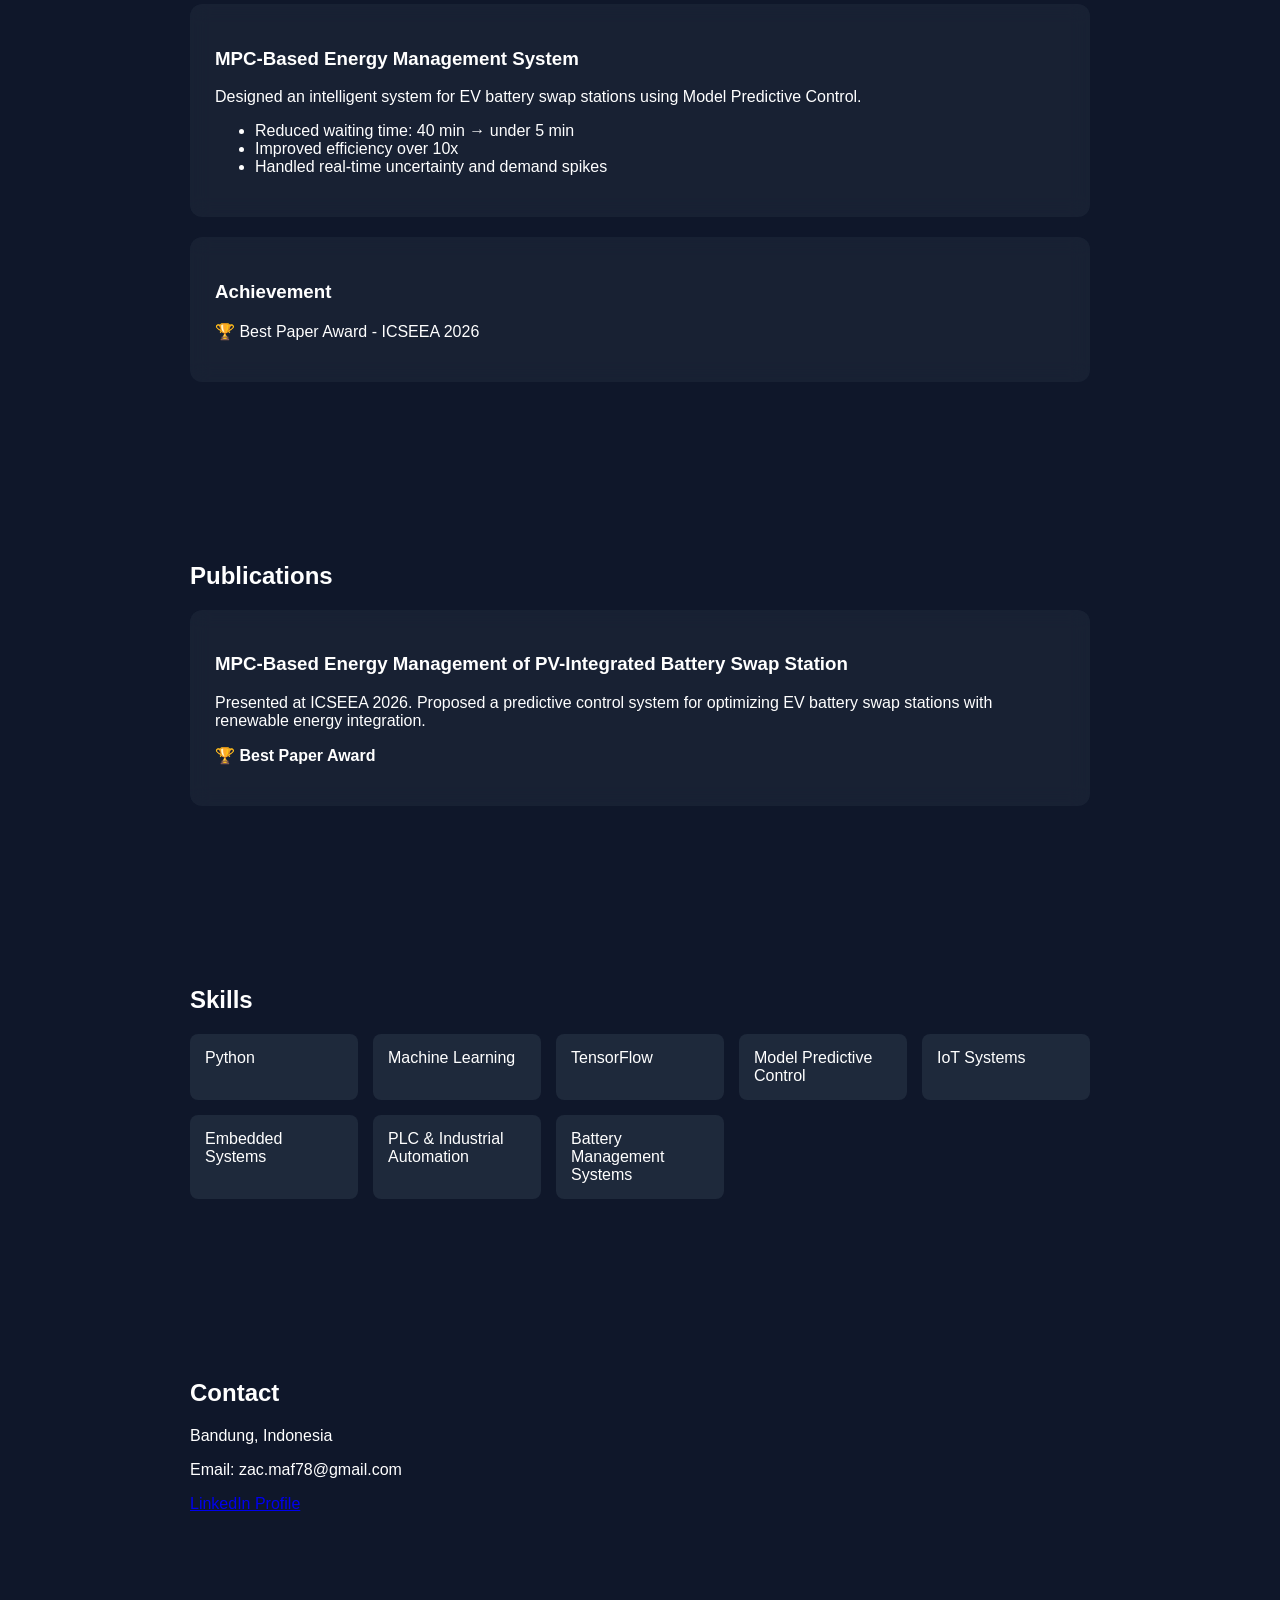
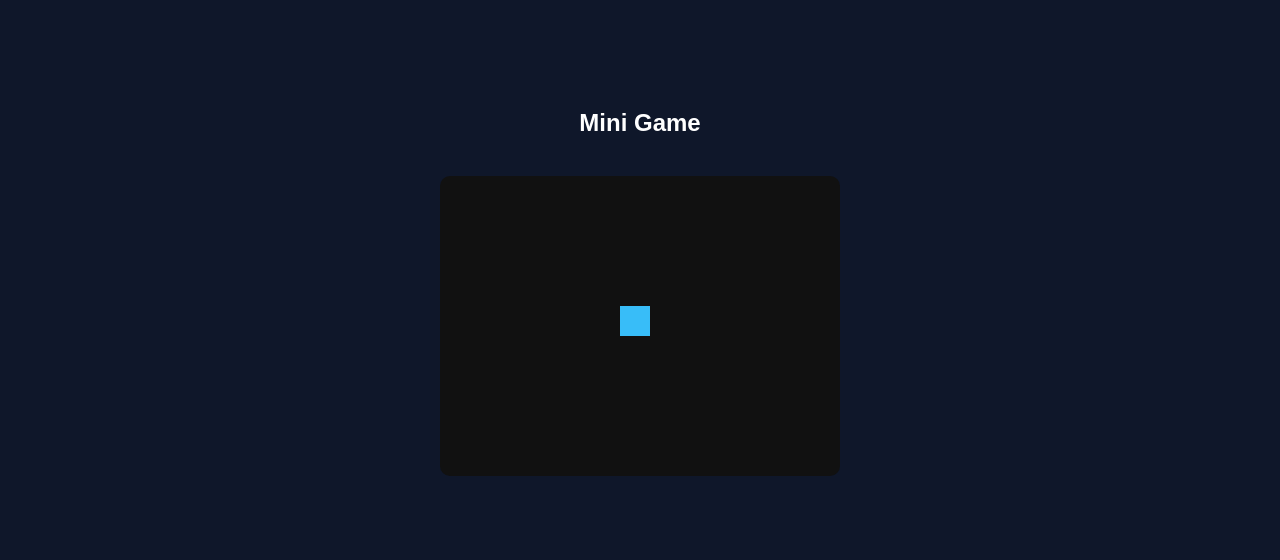
==== commit 49f401ae: "Better CV v 0.5" ====
--- a/index.html
+++ b/index.html
@@ -119,10 +119,9 @@
       </p>
     </section>
 
-    <section class="hidden" id="game">
+    <section id="game" class="hidden">
       <h2>Mini Game</h2>
-      <p id="score">Score: 0</p>
-      <button onclick="addScore()">Click me</button>
+      <canvas id="gameCanvas" width="400" height="300"></canvas>
     </section>
 
     <script src="game.js"></script>
--- a/style.css
+++ b/style.css
@@ -119,4 +119,10 @@
 .show {
   opacity: 1;
   transform: translateY(0);
+}
+
+canvas {
+  background: #111;
+  border-radius: 10px;
+  margin-top: 20px;
 }
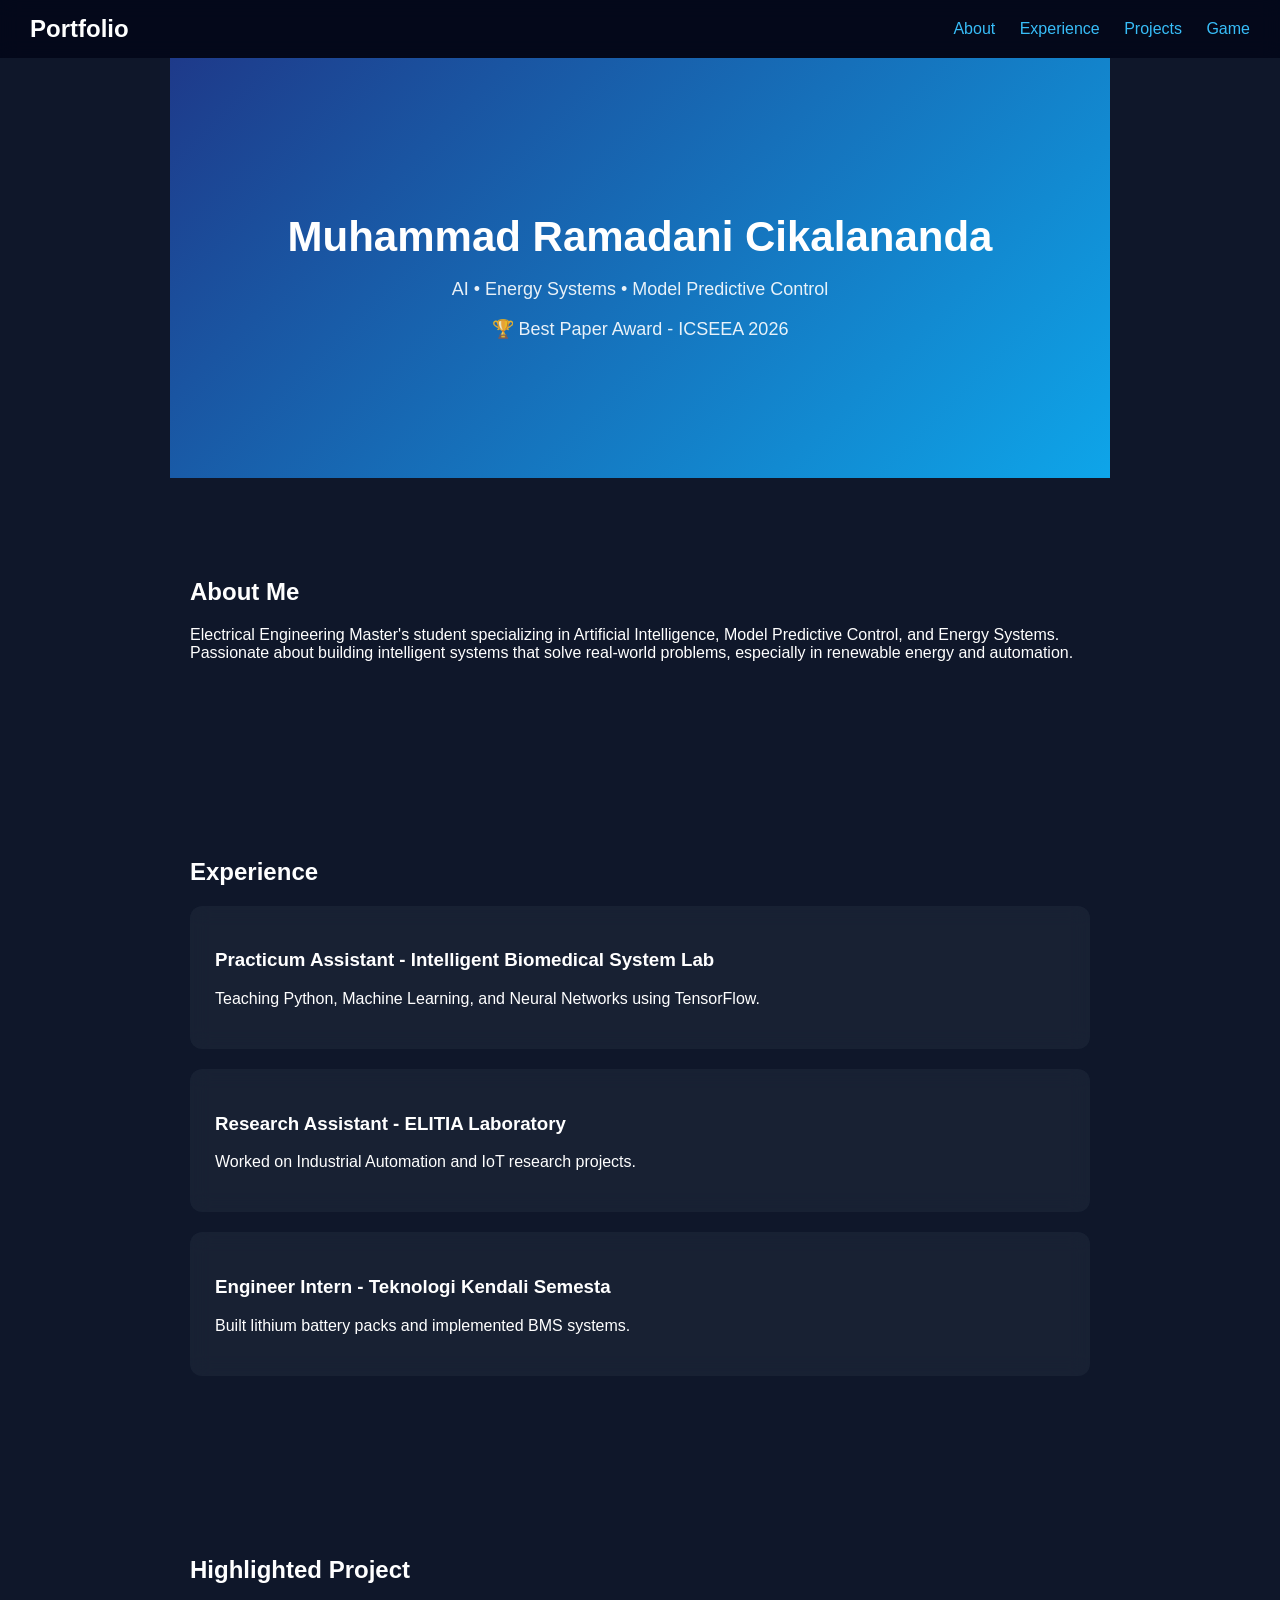
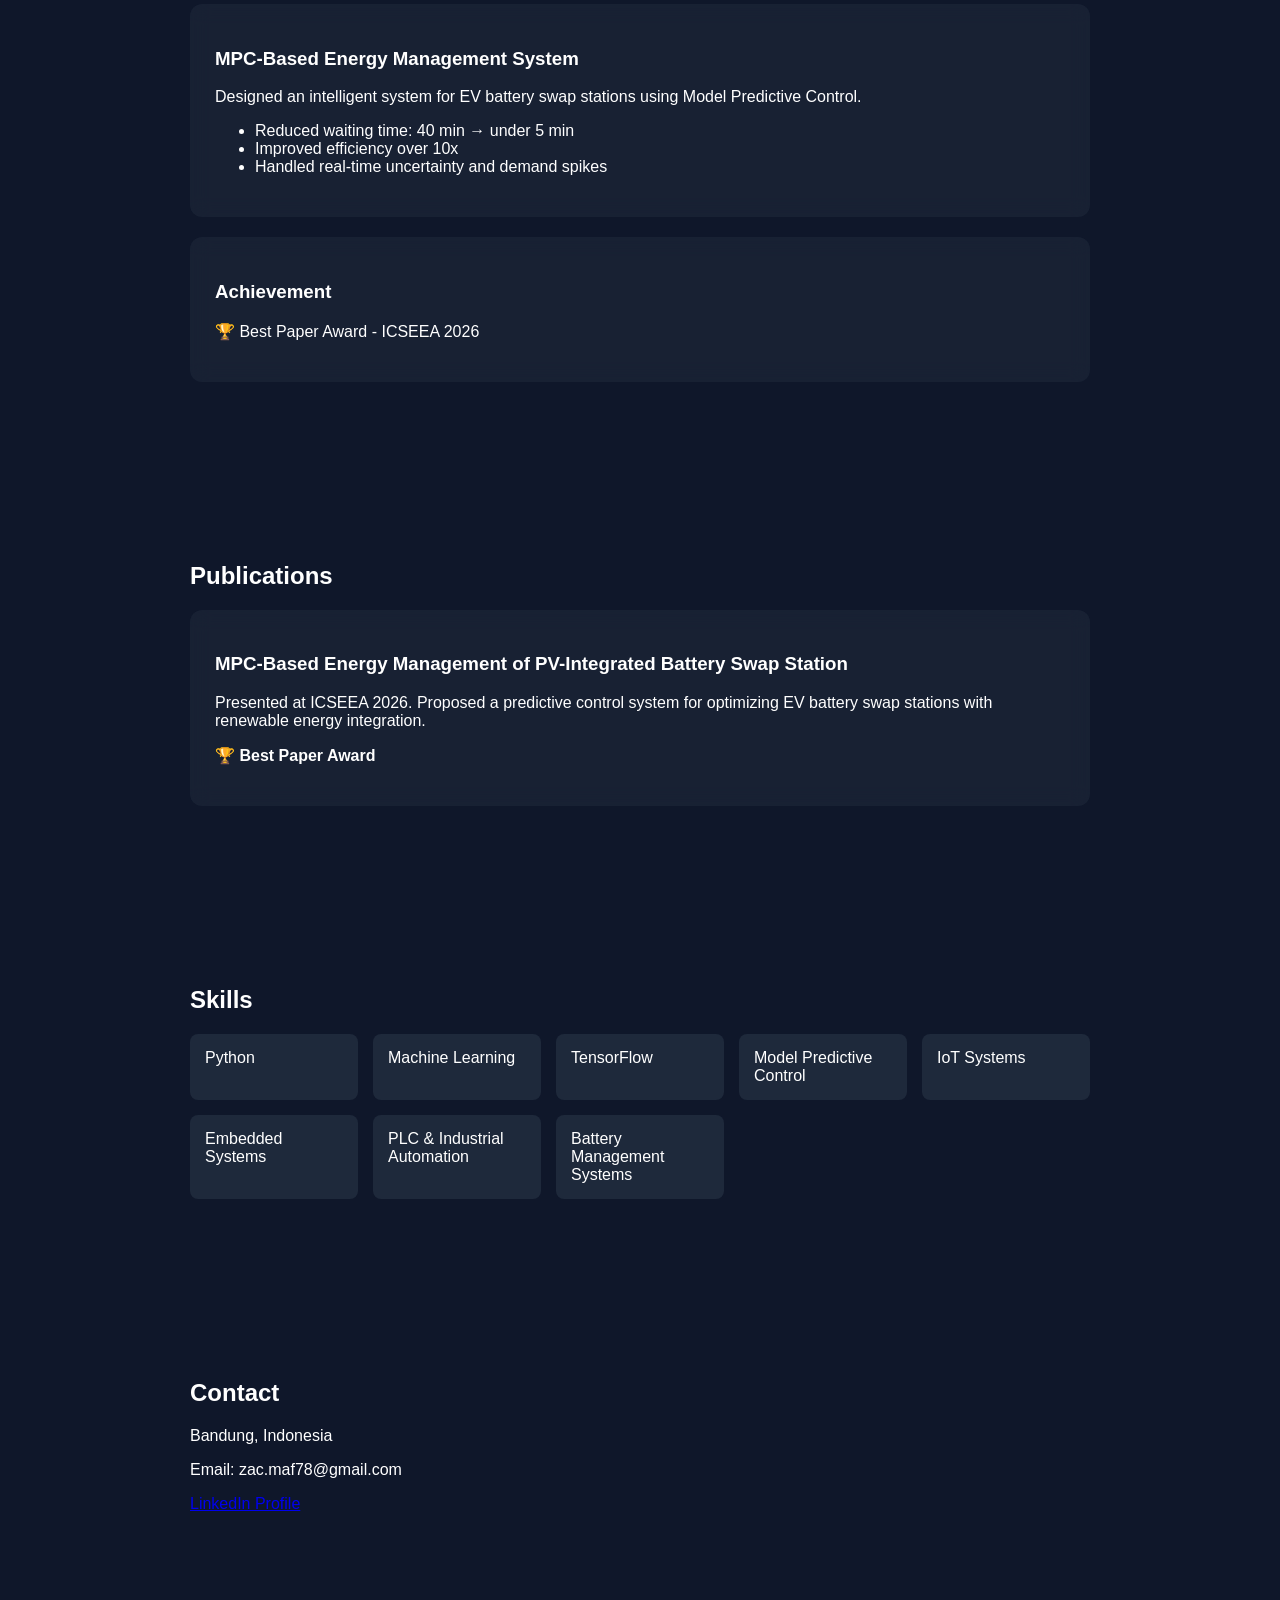
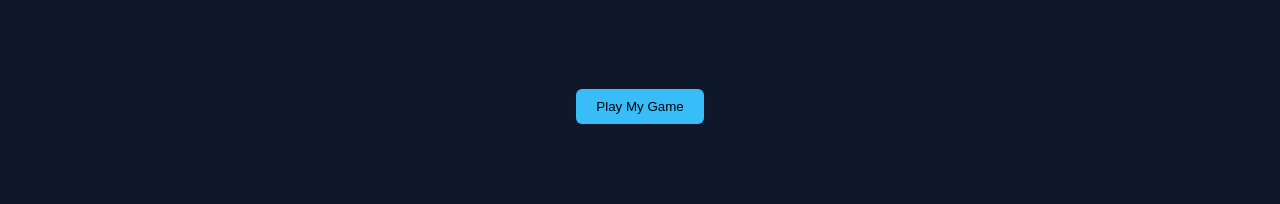
==== commit ca508285: "Game Up Upload my proto text html game into porto" ====
--- a/index.html
+++ b/index.html
@@ -120,8 +120,9 @@
     </section>
 
     <section id="game" class="hidden">
-      <h2>Mini Game</h2>
-      <canvas id="gameCanvas" width="400" height="300"></canvas>
+      <a href="testgame.html">
+        <button>Play My Game</button>
+      </a>
     </section>
 
     <script src="game.js"></script>
